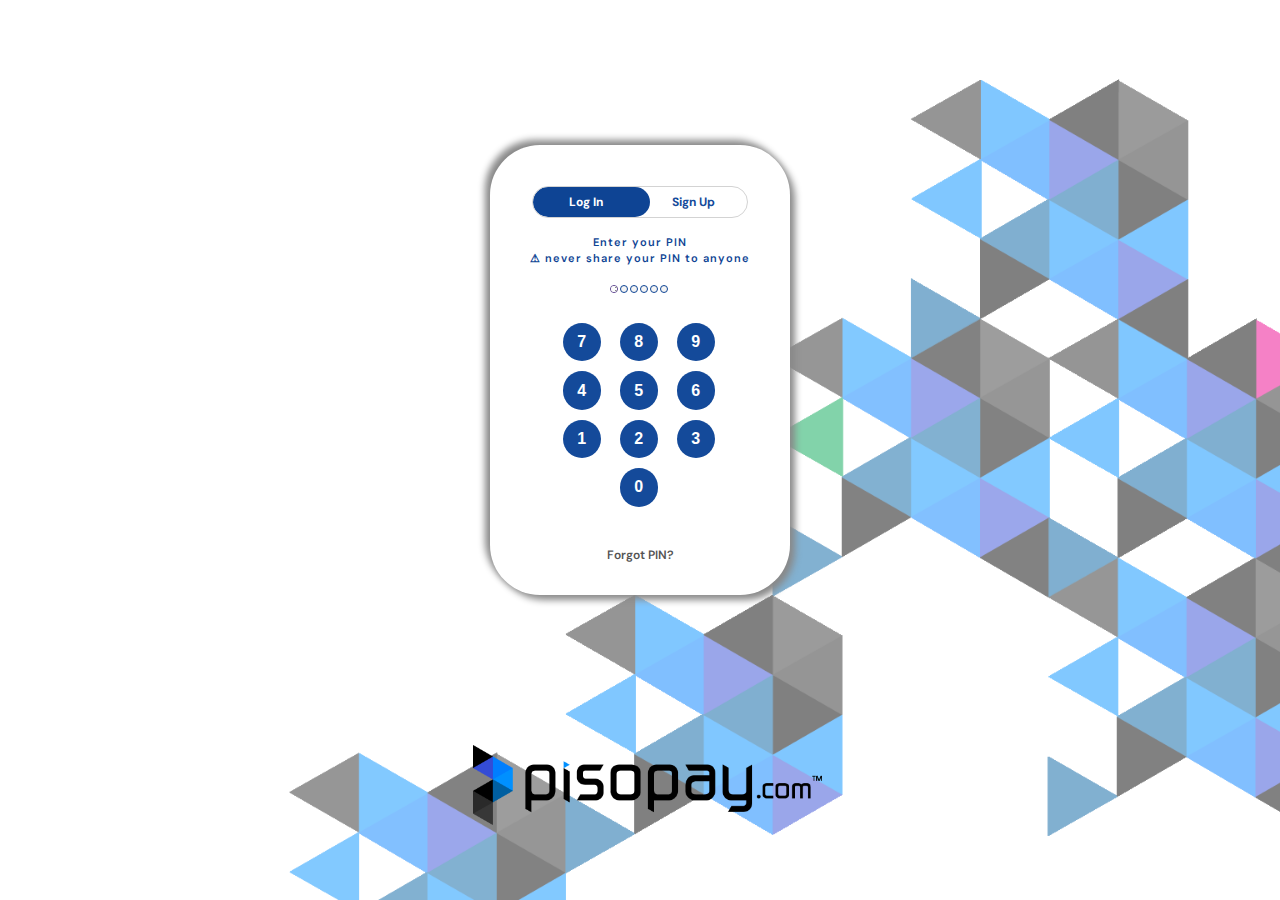
==== login/index.html @ db1cfab3 "Add files via upload" ====
<!-- ----------------------------------front end only by : gerico mangali-------------------------------- -->

<html lang="en">
<head>
  <meta charset="utf-8">
  <meta name="viewport" content="width=device-width, initial-scale=1">
  <title>Login and Signup</title>
  <!-- googlefont connection -->
  <link rel="preconnect" href="https://fonts.googleapis.com">
  <link rel="preconnect" href="https://fonts.gstatic.com" crossorigin>
  <link href="https://fonts.googleapis.com/css2?family=Open+Sans:wght@300&display=swap" rel="stylesheet">
  <link href="https://fonts.googleapis.com/css2?family=DM+Sans:ital,wght@0,400;0,700;1,700&family=Fredoka+One&family=Oswald:wght@200;300;400;500;600;700&family=Poppins:ital,wght@0,300;0,400;0,500;0,600;0,700;0,900;1,600&family=Raleway:ital,wght@0,100;0,200;0,300;0,400;0,600;0,700;0,800;0,900;1,100;1,200;1,300;1,400;1,500&family=Righteous&family=Rubik:wght@300;400;500;700&family=Sniglet&display=swap" rel="stylesheet">
  <!-- css & js connection -->
  <link rel="stylesheet" href="index.css">
  <script src="script.js" type="text/javascript"></script>
</head>

<body>
  <!-- FULL CONTAINER SECTION -->
  <div class="container">
    <!-- ADD TITLE HERE IN "title-text" class IF YOU WANT
      <div class="title-text"></div> -->

    <!-- CONTAINER FOR THE FORM LOGIN & SIGNUP -->
    <div class="form-container">
        <!-- SLIDER STARTS HERE OR THE SWITCHABLE BUTTON BETWEEN SIGNUP AND LOGIN -->
        <div class="slider-control">
          <input type="radio" name="slider" id="login" checked>
          <input type="radio" name="slider" id="signup">
          <label for="login" class="slide login">Log In</label>
          <label for="signup" class="slide signup">Sign Up</label>
          <!-- THE ABSOLUTE ELEMENT FOR SLIDING -->
          <div class="slide-tab"></div>
        </div>
        <!-- MAIN / INNER FORM STARTS HERE -->
        <div class="inner-form">
          <form action="/signup" class="login" method="post" id="signup">
          <!-- WARNING TEXT OR TITLE -->
              <div class="subtitle"><p>Enter your PIN</p></div>
              <div class="subtitle"><p>&#9888 never share your PIN to anyone</p></div>

              <!-- PIN CODE TEXT AREA -->
              <div class="pin-code">
                  <input type="number" maxlength="1" autofocus>
                  <input type="number" maxlength="1">
                  <input type="number" maxlength="1">
                  <input type="number" maxlength="1">
                  <input type="number" maxlength="1">
                  <input type="number" maxlength="1">
              </div>
              
              <!-- PIN BUTTON-->
              <div class="pin-pad">
                  <div class="gradient-circle">
                    9
                  </div>
                  <div class="gradient-circle">
                    8
                  </div>
                  <div class="gradient-circle">
                    7
                  </div>
                  <div class="gradient-circle">
                    6
                  </div>
                  <div class="gradient-circle">
                    5
                  </div>
                  <div class="gradient-circle">
                    4
                  </div>
                  <div class="gradient-circle">
                    3
                  </div>
                  <div class="gradient-circle">
                    2
                  </div>
                  <div class="gradient-circle">
                    1
                  </div>
                  <div class="gradient-circle last">
                    0
                  </div>
              </div>
            <!-- FORGOT PIN LINK -->
            <div class="pass"><a href="#">Forgot PIN?</a></div>
        </form>

        <!-- SIGNUP STARTS HERE -->
        <form action="#" class="signup">

          <div class="field">
            <input type="text" placeholder="Email address" required>
          </div>

          <div class="field">
            <input type="password" placeholder="Password" required>
          </div>

          <div class="field">
            <input type="password" placeholder="Confirm password" required>
          </div>
        </form><!-- SIGNUP FORM ENDING -->
      </div>
    </div>
  </div>
</body>
  <!-- FOOTER LOGO -->
  <footer>
    <img src="images/logo.png">
  </footer>
</html>
---- login/index.css ----
/* FONTS USED: 
font-family: 'DM Sans', sans-serif; */

* {
    margin: 0;
    padding: 0;
    box-sizing: border-box;
  }
  
  html,
  body {
    display: grid;
    height: 100%;
    width: 100%;
    place-items: center;
  }

  body{
    background: url("images/pisobg.png");
    background-size: cover;
    background-repeat: no-repeat;
    position: absolute;
  }
  
  footer img{
    height:5rem;
    margin-left: 0.9375rem;
  }

  .container {
    overflow: hidden;
    width: 18.75rem;
    background: #fff;
    box-shadow:  0.3125rem 0.3125rem 0.4375rem #898989,
    -0.3125rem -0.3125rem 0.4375rem #898989;
    padding: 2.5rem;
    border-radius: 3.125rem;
    height: 28.125rem;
    margin-top: 4.375rem;
  }

  .container .form-container {
    width: 100%;
    overflow: hidden;
  }
  
  .inner-form form .field {
    height: 3.125rem;
    width: 100%;
    margin-top: 1.25rem;
  }
  
  .inner-form form .field input {
    height: auto;
    width: 100%;
    outline: none;
    padding-left: 0.9375rem;
    font-size: 0.75rem;
    border-radius: 1.5625rem;
    border: 0.0625rem solid lightgrey;
    border-bottom-width: 0.125rem;
    transition: all 0.4s ease;
    line-height: 2.375rem;
  }
  
  .inner-form form .pass {
    margin-top: 0.3125rem;
    text-align: center;
  }
  
  .inner-form form .pass a,
  .inner-form form .signup-link a {
    color: #535353;
    text-decoration: none;
    font-size: 0.75rem;
    font-weight: 600;
    font-family: 'DM Sans', sans-serif;
  }

  .subtitle p{
    color: #0e4494;
    text-decoration: none;
    font-size: 0.6875rem;
    font-weight: 600;
    font-family: 'DM Sans', sans-serif;
    margin-top: 0.125rem;
    text-align: center;
    letter-spacing: 0.0625rem;
  }

  .inner-form form .pass a:hover,
  .inner-form form .signup-link a:hover {
    text-decoration: underline;
  }
  
  form .field input[type="submit"] {
    color: #fff;
    font-size: 0.625rem;
    font-weight: 700;
    padding-left: 0;
    border: none;
    background: #0e4494;
    cursor: pointer;
    font-family: 'DM Sans', sans-serif;
    line-height: 2.375rem;
    text-align: center;
    align-items: center;
    width: 40%;
    margin-left: 5.9375rem;
  }
  
  .inner-form form .signup-link {
    text-align: center;
    margin-top: 1.875rem;
  }
  
  .inner-form form .field input:focus {
    border-color: #ff6363;
  }
  
  .form-container .inner-form {
    display: flex;
    width: 200%;
  }
  
  .form-container .inner-form form {
    width: 50%;
    transition: all 0.6s cubic-bezier(0.68, -0.55, 0.265, 1.55);
  }
  
  .form-container .slider-control {
    position: relative;
    display: flex;
    height: auto;
    width: 98%;
    margin: 0.0625rem 0.0625rem 0.125rem 0.125rem;
    justify-content: space-between;
    border: 0.0625rem solid lightgrey;
    border-radius: 1.5625rem;
    overflow: hidden;
    margin-bottom: 0.9375rem;
  }
  
  .slider-control .slide {
    height: 100%;
    width: 100%;
    color: #fff;
    font-size: 0.75rem;
    font-weight: 700;
    text-align: center;
    line-height: 1.875rem;
    cursor: pointer;
    z-index: 1;
    transition: all 0.6s ease;
    font-family: 'DM Sans', sans-serif;
  }
  
  .slider-control .slide-tab {
    position: absolute;
    height: 100%;
    width: 55%;
    left: 0;
    z-index: 0;
    background: #0e4494;
    border-radius: 1.5625rem;
    transition: all 0.6s cubic-bezier(0.68, -0.55, 0.265, 1.55);
  }
  
  .slider-control .signup {
    color: #144a9a;
  }
 
  #signup:checked ~ .slide-tab {
    left: 50%;
  }
  
  #signup:checked ~ .signup {
    color: #fff;
  }
  
  #signup:checked ~ .login {
    color: #144a9a;
  }
  
  input[type="radio"] {
    display: none;
  }

  .pin-pad {
    display: grid;
    grid-template-columns: repeat(3, 1fr);
    gap: 0.625rem 0.0625rem;
    direction: rtl;
    margin-right: 2.1875rem;
    margin-top: 1.875rem;
    margin-bottom: 2.5rem;
    cursor: pointer;
    padding-left: 0.9375rem;

  }
  .gradient-circle:hover {
    transition: all 0.3s ease;
    transform: scale(1.05);
  }
    .gradient-circle {
      color: white;
      background-color:#144a9a;
      border-radius: 100%;
      display: flex;
      align-items: center;
      justify-content: center;
      width: 0.5em;
      height: 1em;
      font-size: 1rem;
      position: relative;
      padding: 1.2rem;
      box-sizing: border-box;
      font-weight: 700;
      font-family: 'DM, Sans', sans-serif;
      
    }
    .last {
      grid-column-start: 2;
    }
    
    .pin-code{ 
      padding: 0; 
      margin: 0 auto; 
      display: flex;
      justify-content:center;
      
    } 
     
    .pin-code input { 
      border: none; 
      text-align: center; 
      width: 0.5rem;
      height: 0.5rem;
      font-size: 0.5rem; 
      background-color: #F3F3F3;
      margin-right: 0.125rem;
      border-radius: 100%;
      border: 0.0625rem solid #0e4494;
      margin-top: 1.25rem;
    } 
    
    
    
    .pin-code input:focus { 
      border: 0.0625rem solid #573D8B;
      outline:none;
    }
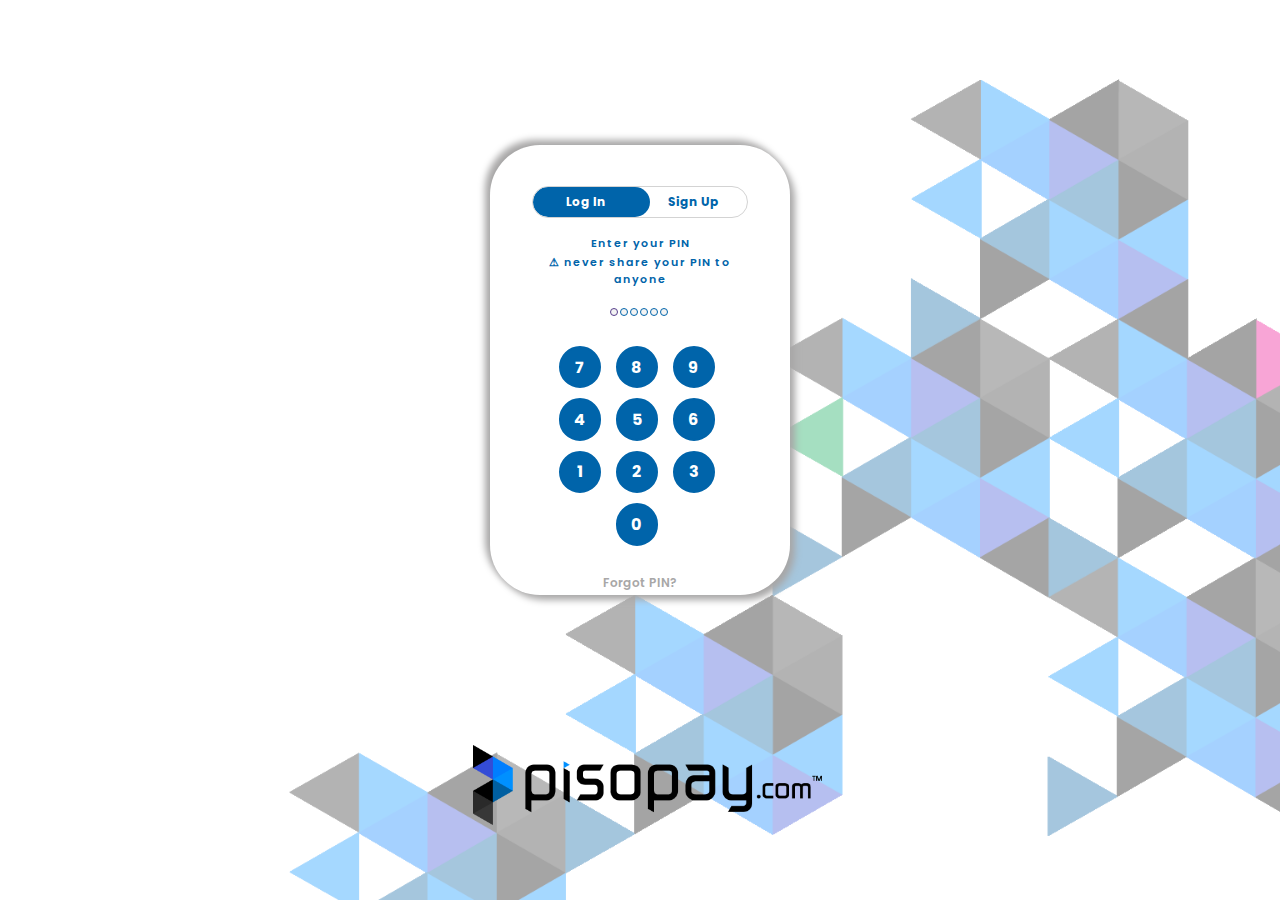
==== commit 7085b67e: "Add files via upload" ====
--- a/login/index.html
+++ b/login/index.html
@@ -41,12 +41,12 @@
 
               <!-- PIN CODE TEXT AREA -->
               <div class="pin-code">
-                  <input type="number" maxlength="1" autofocus>
-                  <input type="number" maxlength="1">
-                  <input type="number" maxlength="1">
-                  <input type="number" maxlength="1">
-                  <input type="number" maxlength="1">
-                  <input type="number" maxlength="1">
+                  <input type="password" maxlength="1" autofocus>
+                  <input type="password" maxlength="1">
+                  <input type="password" maxlength="1">
+                  <input type="password" maxlength="1">
+                  <input type="password" maxlength="1">
+                  <input type="password" maxlength="1">
               </div>
               
               <!-- PIN BUTTON-->
--- a/login/index.css
+++ b/login/index.css
@@ -31,8 +31,8 @@
     overflow: hidden;
     width: 18.75rem;
     background: #fff;
-    box-shadow:  0.3125rem 0.3125rem 0.4375rem #898989,
-    -0.3125rem -0.3125rem 0.4375rem #898989;
+    box-shadow:  0.3125rem 0.3125rem 0.4375rem  #A8A7A7,
+    -0.3125rem -0.3125rem 0.4375rem  #A8A7A7;
     padding: 2.5rem;
     border-radius: 3.125rem;
     height: 28.125rem;
@@ -56,7 +56,7 @@
     outline: none;
     padding-left: 0.9375rem;
     font-size: 0.75rem;
-    border-radius: 1.5625rem;
+    border-radius: 2.125rem;
     border: 0.0625rem solid lightgrey;
     border-bottom-width: 0.125rem;
     transition: all 0.4s ease;
@@ -64,25 +64,25 @@
   }
   
   .inner-form form .pass {
-    margin-top: 0.3125rem;
-    text-align: center;
-  }
-  
+    margin-bottom: 0.3025rem;
+    text-align: center;
+  }
+
   .inner-form form .pass a,
   .inner-form form .signup-link a {
-    color: #535353;
+    color:  #A8A7A7;
     text-decoration: none;
     font-size: 0.75rem;
     font-weight: 600;
-    font-family: 'DM Sans', sans-serif;
+    font-family: 'Poppins', sans-serif;
   }
 
   .subtitle p{
-    color: #0e4494;
+    color: #0064AA;
     text-decoration: none;
     font-size: 0.6875rem;
     font-weight: 600;
-    font-family: 'DM Sans', sans-serif;
+    font-family: 'Poppins', sans-serif;
     margin-top: 0.125rem;
     text-align: center;
     letter-spacing: 0.0625rem;
@@ -99,9 +99,9 @@
     font-weight: 700;
     padding-left: 0;
     border: none;
-    background: #0e4494;
+    background: #0064AA;
     cursor: pointer;
-    font-family: 'DM Sans', sans-serif;
+    font-family: 'Poppins', sans-serif;
     line-height: 2.375rem;
     text-align: center;
     align-items: center;
@@ -115,7 +115,7 @@
   }
   
   .inner-form form .field input:focus {
-    border-color: #ff6363;
+    border-color: #0064AA;
   }
   
   .form-container .inner-form {
@@ -136,7 +136,7 @@
     margin: 0.0625rem 0.0625rem 0.125rem 0.125rem;
     justify-content: space-between;
     border: 0.0625rem solid lightgrey;
-    border-radius: 1.5625rem;
+    border-radius: 2.125rem;
     overflow: hidden;
     margin-bottom: 0.9375rem;
   }
@@ -152,7 +152,7 @@
     cursor: pointer;
     z-index: 1;
     transition: all 0.6s ease;
-    font-family: 'DM Sans', sans-serif;
+    font-family: 'Poppins', sans-serif;
   }
   
   .slider-control .slide-tab {
@@ -161,13 +161,13 @@
     width: 55%;
     left: 0;
     z-index: 0;
-    background: #0e4494;
-    border-radius: 1.5625rem;
+    background: #0064AA;
+    border-radius: 2.125rem;
     transition: all 0.6s cubic-bezier(0.68, -0.55, 0.265, 1.55);
   }
   
   .slider-control .signup {
-    color: #144a9a;
+    color: #0064AA;
   }
  
   #signup:checked ~ .slide-tab {
@@ -179,13 +179,13 @@
   }
   
   #signup:checked ~ .login {
-    color: #144a9a;
+    color: #0064AA;
   }
   
   input[type="radio"] {
     display: none;
   }
-
+/* all css buttons for pin pad is here (login signup button not included) */
   .pin-pad {
     display: grid;
     grid-template-columns: repeat(3, 1fr);
@@ -193,7 +193,7 @@
     direction: rtl;
     margin-right: 2.1875rem;
     margin-top: 1.875rem;
-    margin-bottom: 2.5rem;
+    margin-bottom: 1.8rem;
     cursor: pointer;
     padding-left: 0.9375rem;
 
@@ -201,10 +201,13 @@
   .gradient-circle:hover {
     transition: all 0.3s ease;
     transform: scale(1.05);
+    background-color: #fff;
+    color: #0064AA
+    ;
   }
     .gradient-circle {
       color: white;
-      background-color:#144a9a;
+      background-color:#0064AA;
       border-radius: 100%;
       display: flex;
       align-items: center;
@@ -216,7 +219,8 @@
       padding: 1.2rem;
       box-sizing: border-box;
       font-weight: 700;
-      font-family: 'DM, Sans', sans-serif;
+      font-family: 'Poppins', sans-serif;
+      border: 2px solid #0064AA;
       
     }
     .last {
@@ -240,7 +244,7 @@
       background-color: #F3F3F3;
       margin-right: 0.125rem;
       border-radius: 100%;
-      border: 0.0625rem solid #0e4494;
+      border: 0.0625rem solid #0064AA;
       margin-top: 1.25rem;
     } 
     
@@ -249,4 +253,10 @@
     .pin-code input:focus { 
       border: 0.0625rem solid #573D8B;
       outline:none;
-    } +    } 
+/* @media starts here */
+    @media(max-width:400px){
+      footer img{
+          height: 3rem;
+      }
+    }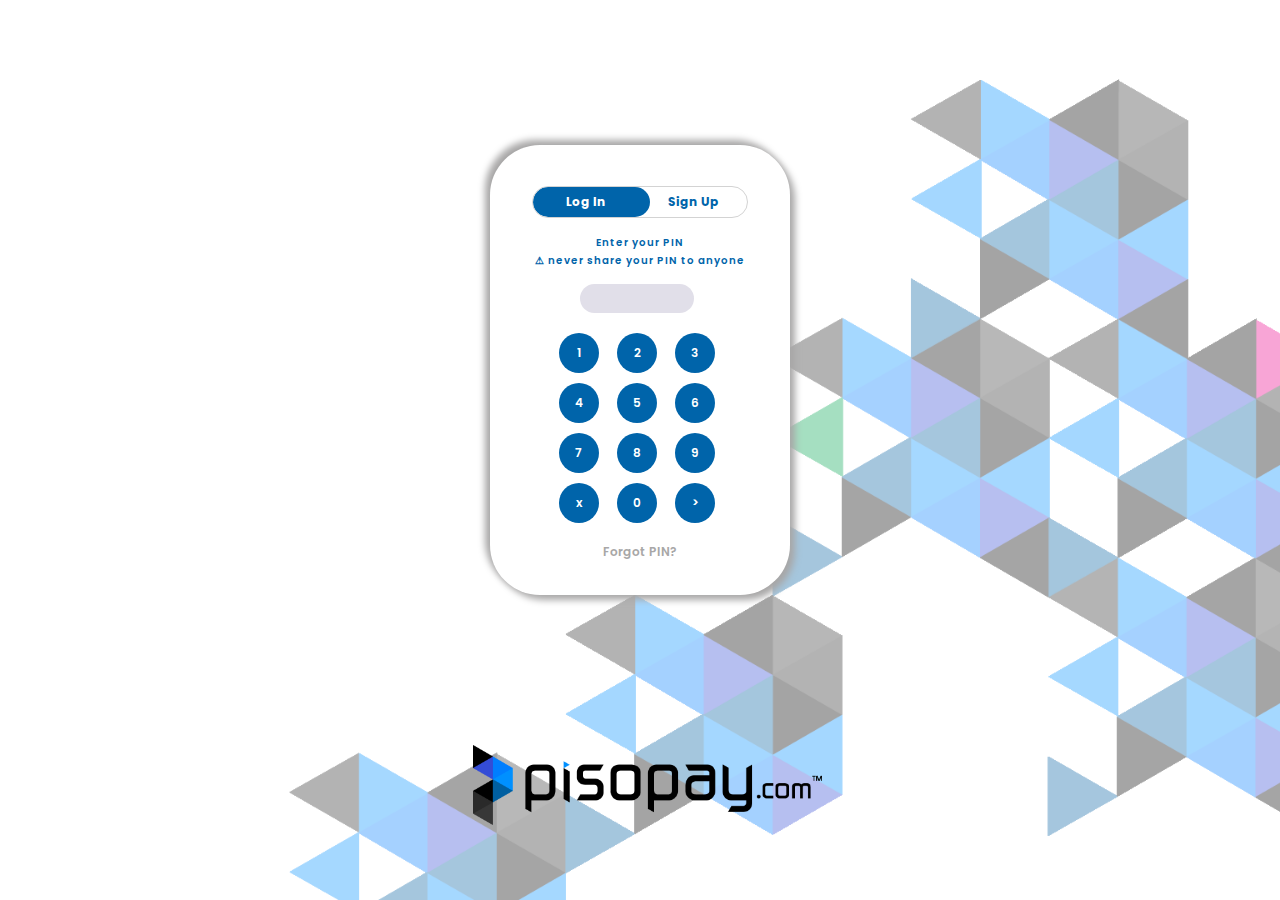
==== commit 0ad7eb9b: "Add files via upload" ====
--- a/login/index.html
+++ b/login/index.html
@@ -38,50 +38,15 @@
           <!-- WARNING TEXT OR TITLE -->
               <div class="subtitle"><p>Enter your PIN</p></div>
               <div class="subtitle"><p>&#9888 never share your PIN to anyone</p></div>
-
-              <!-- PIN CODE TEXT AREA -->
-              <div class="pin-code">
-                  <input type="password" maxlength="1" autofocus>
-                  <input type="password" maxlength="1">
-                  <input type="password" maxlength="1">
-                  <input type="password" maxlength="1">
-                  <input type="password" maxlength="1">
-                  <input type="password" maxlength="1">
-              </div>
+            <!-- PIN PAD CONTAINER -->
+              <div class="pin-login" id="mainPinLogin">
+                <!-- TEXT AREA -->
+                <input type="password" readonly class="pin-login__text">
+                <!-- NUMPAD -->
+                <div class="pin-login__numpad">
+                  </div>
+                </div>
               
-              <!-- PIN BUTTON-->
-              <div class="pin-pad">
-                  <div class="gradient-circle">
-                    9
-                  </div>
-                  <div class="gradient-circle">
-                    8
-                  </div>
-                  <div class="gradient-circle">
-                    7
-                  </div>
-                  <div class="gradient-circle">
-                    6
-                  </div>
-                  <div class="gradient-circle">
-                    5
-                  </div>
-                  <div class="gradient-circle">
-                    4
-                  </div>
-                  <div class="gradient-circle">
-                    3
-                  </div>
-                  <div class="gradient-circle">
-                    2
-                  </div>
-                  <div class="gradient-circle">
-                    1
-                  </div>
-                  <div class="gradient-circle last">
-                    0
-                  </div>
-              </div>
             <!-- FORGOT PIN LINK -->
             <div class="pass"><a href="#">Forgot PIN?</a></div>
         </form>
@@ -105,6 +70,15 @@
     </div>
   </div>
 </body>
+<!-- ADDITIONAL SCRIPT -->
+<script>
+  new PinLogin({
+      el: document.getElementById("mainPinLogin"),
+      loginEndpoint: "login.php",
+      redirectTo: "dashboard.html",
+      maxNumbers: 6
+  });
+</script>
   <!-- FOOTER LOGO -->
   <footer>
     <img src="images/logo.png">
--- a/login/index.css
+++ b/login/index.css
@@ -66,6 +66,7 @@
   .inner-form form .pass {
     margin-bottom: 0.3025rem;
     text-align: center;
+    margin-top: 5px;
   }
 
   .inner-form form .pass a,
@@ -75,12 +76,14 @@
     font-size: 0.75rem;
     font-weight: 600;
     font-family: 'Poppins', sans-serif;
+   
+
   }
 
   .subtitle p{
     color: #0064AA;
     text-decoration: none;
-    font-size: 0.6875rem;
+    font-size: 0.6375rem;
     font-weight: 600;
     font-family: 'Poppins', sans-serif;
     margin-top: 0.125rem;
@@ -185,78 +188,87 @@
   input[type="radio"] {
     display: none;
   }
+  input[type="password"] {
+    background: #e1dfe9;
+  }
+  .pin-login {
+    display: inline-block;
+    border-radius: 10px;
+    padding: 10px;
+    font-size: 16px;
+    user-select: none;
+    -moz-user-select: none;
+    -ms-user-select: none;
+    -webkit-user-select: none;
+    display: flex;
+    justify-content: center;
+    flex-direction: column;
+    margin-left: 10px;
+    
+}
+.pin-login__text {
+    margin-left: 30px;
+    margin-top: 5px;
+    margin-bottom: 15px;
+    padding: 10px;
+    display: block;
+    width: 60%;
+    font-size: 0.5em;
+    text-align:  center;
+    letter-spacing: 0.2em;
+    background: rgba(0, 0n, 0, 0.15);
+    border: none;
+    border-radius: 25px;
+    outline: none;
+    cursor: default;
+    
+}
+.pin-login__text--error {
+    color: #901818;
+    background: #ffb3b3;
+    animation-name: loginError;
+    animation-duration: 0.1s;
+    animation-iteration-count: 2;
+}
+@keyframes loginError {
+    25% { transform: translateX(-3px)}
+    75% { transform: translateX(3px)}
+}
+@-moz-keyframes loginError{
+    25% { transform: translateX(-3px)}
+    75% { transform: translateX(3px)}
+}
+.pin-login__key {
+    width: 40px;
+    height: 40px;
+    background: #0064AA;
+    color: #fff;
+    border-radius: 50%;
+    display: inline-flex;
+    align-items: center;
+    justify-content: center;
+    cursor: pointer;
+    text-decoration: none;
+    font-size: 0.75rem;
+    font-weight: 600;
+    font-family: 'Poppins', sans-serif;
+    margin: 5px 9px;
+  
+    
+}
+.pin-login__key:active {
+    background: white;
+    color: #0064AA;
+    border: 2px solid #0064AA;
+    transform: scale(1.05);
+   
+}
 /* all css buttons for pin pad is here (login signup button not included) */
-  .pin-pad {
-    display: grid;
-    grid-template-columns: repeat(3, 1fr);
-    gap: 0.625rem 0.0625rem;
-    direction: rtl;
-    margin-right: 2.1875rem;
-    margin-top: 1.875rem;
-    margin-bottom: 1.8rem;
-    cursor: pointer;
-    padding-left: 0.9375rem;
-
-  }
-  .gradient-circle:hover {
-    transition: all 0.3s ease;
-    transform: scale(1.05);
-    background-color: #fff;
-    color: #0064AA
-    ;
-  }
-    .gradient-circle {
-      color: white;
-      background-color:#0064AA;
-      border-radius: 100%;
-      display: flex;
-      align-items: center;
-      justify-content: center;
-      width: 0.5em;
-      height: 1em;
-      font-size: 1rem;
-      position: relative;
-      padding: 1.2rem;
-      box-sizing: border-box;
-      font-weight: 700;
-      font-family: 'Poppins', sans-serif;
-      border: 2px solid #0064AA;
-      
-    }
-    .last {
-      grid-column-start: 2;
-    }
-    
-    .pin-code{ 
-      padding: 0; 
-      margin: 0 auto; 
-      display: flex;
-      justify-content:center;
-      
-    } 
-     
-    .pin-code input { 
-      border: none; 
-      text-align: center; 
-      width: 0.5rem;
-      height: 0.5rem;
-      font-size: 0.5rem; 
-      background-color: #F3F3F3;
-      margin-right: 0.125rem;
-      border-radius: 100%;
-      border: 0.0625rem solid #0064AA;
-      margin-top: 1.25rem;
-    } 
-    
-    
-    
-    .pin-code input:focus { 
-      border: 0.0625rem solid #573D8B;
-      outline:none;
-    } 
+ 
 /* @media starts here */
     @media(max-width:400px){
       footer img{
           height: 3rem;
       }
-    }+    }
+  